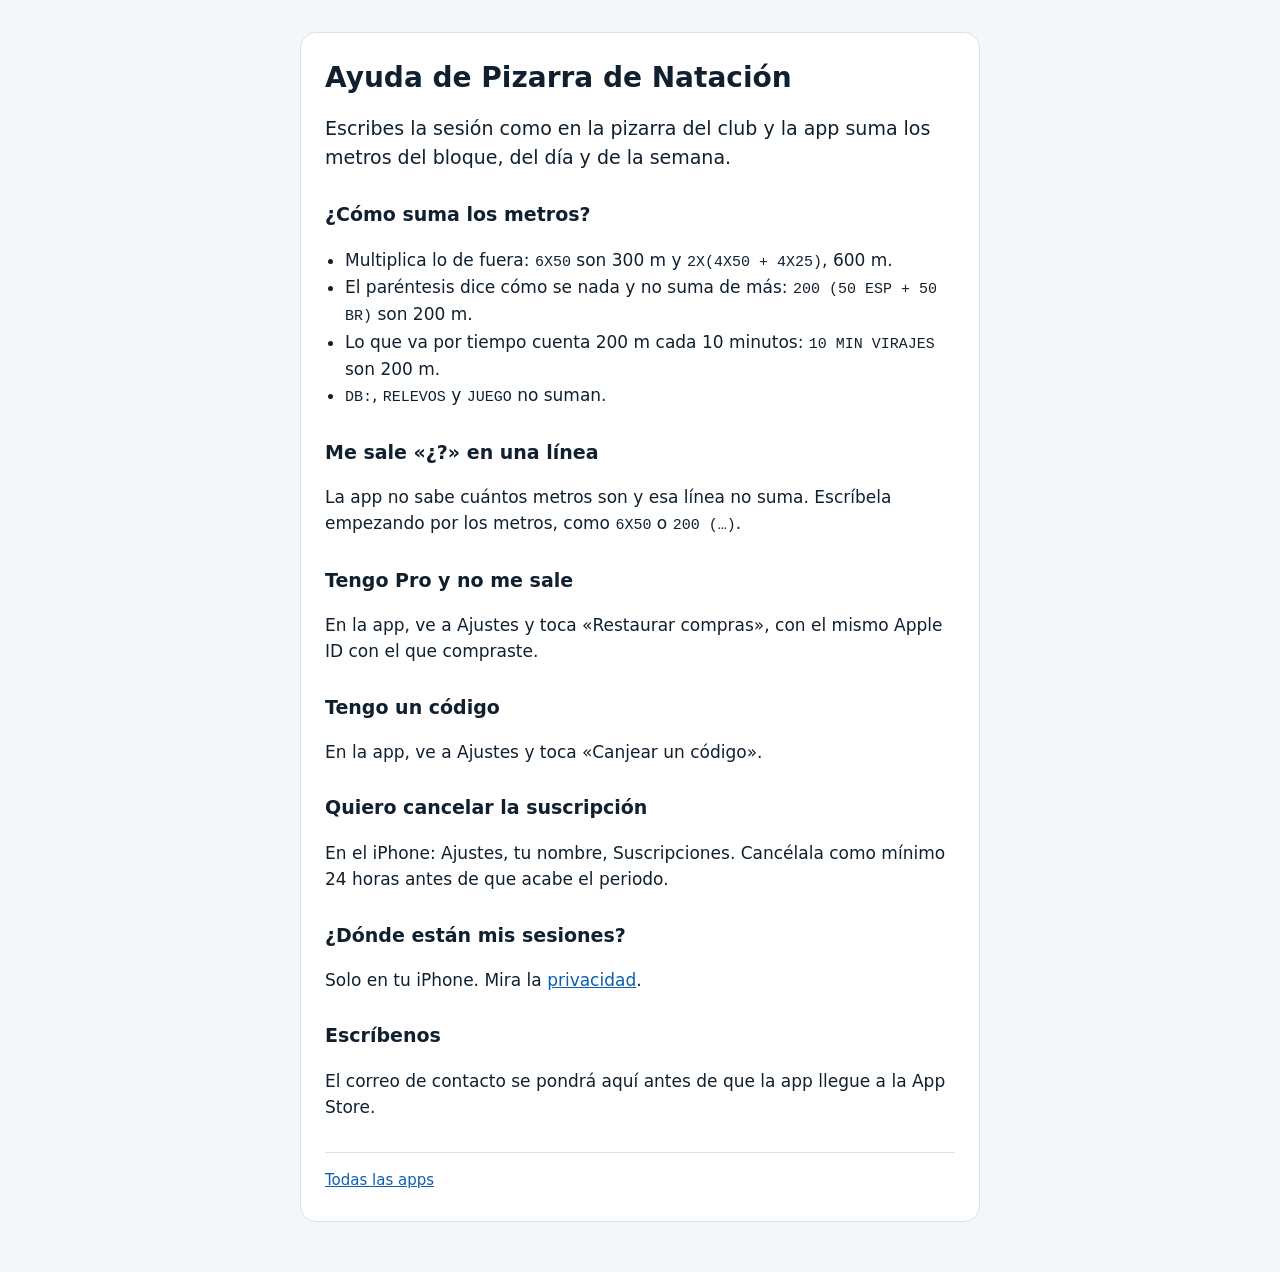
==== pizarra/soporte/index.html @ 0c7d39c7 "feat: privacidad y soporte de Pizarra de Natación - Las dos páginas que Apple exige a cada app, sin " ====
<!doctype html>
<html lang="es">
<head>
<meta charset="utf-8">
<meta name="viewport" content="width=device-width, initial-scale=1, viewport-fit=cover">
<title>Soporte · Pizarra de Natación</title>
<link rel="stylesheet" href="/estilo.css">
</head>
<body>
<main>
  <h1>Ayuda de Pizarra de Natación</h1>
  <p class="entrada">Escribes la sesión como en la pizarra del club y la app suma los metros del bloque, del día y de la semana.</p>

  <h2>¿Cómo suma los metros?</h2>
  <ul>
    <li>Multiplica lo de fuera: <code>6X50</code> son 300 m y <code>2X(4X50 + 4X25)</code>, 600 m.</li>
    <li>El paréntesis dice cómo se nada y no suma de más: <code>200 (50 ESP + 50 BR)</code> son 200 m.</li>
    <li>Lo que va por tiempo cuenta 200 m cada 10 minutos: <code>10 MIN VIRAJES</code> son 200 m.</li>
    <li><code>DB:</code>, <code>RELEVOS</code> y <code>JUEGO</code> no suman.</li>
  </ul>

  <h2>Me sale «¿?» en una línea</h2>
  <p>La app no sabe cuántos metros son y esa línea no suma. Escríbela empezando por los metros, como <code>6X50</code> o <code>200 (…)</code>.</p>

  <h2>Tengo Pro y no me sale</h2>
  <p>En la app, ve a Ajustes y toca «Restaurar compras», con el mismo Apple ID con el que compraste.</p>

  <h2>Tengo un código</h2>
  <p>En la app, ve a Ajustes y toca «Canjear un código».</p>

  <h2>Quiero cancelar la suscripción</h2>
  <p>En el iPhone: Ajustes, tu nombre, Suscripciones. Cancélala como mínimo 24 horas antes de que acabe el periodo.</p>

  <h2>¿Dónde están mis sesiones?</h2>
  <p>Solo en tu iPhone. Mira la <a href="/pizarra/privacidad/">privacidad</a>.</p>

  <h2>Escríbenos</h2>
  <p>El correo de contacto se pondrá aquí antes de que la app llegue a la App Store.</p>

  <nav><a href="/">Todas las apps</a></nav>
</main>
</body>
</html>
---- estilo.css ----
/* Páginas de privacidad y soporte de las apps: solo texto, sin nada que se
   descargue de fuera, en claro y en oscuro. */
:root {
  --fondo: #F4F7FA;
  --hoja: #FFFFFF;
  --texto: #10202F;
  --suave: #4A5D6E;
  --acento: #0A5FB4;
  --linea: #D8E2EB;
  color-scheme: light;
}
@media (prefers-color-scheme: dark) {
  :root {
    --fondo: #0B1825;
    --hoja: #12263A;
    --texto: #E8F0F7;
    --suave: #A9BBCB;
    --acento: #6BB6FF;
    --linea: #24405A;
    color-scheme: dark;
  }
}
* { box-sizing: border-box; }
body {
  margin: 0;
  background: var(--fondo);
  color: var(--texto);
  font: 17px/1.55 -apple-system, BlinkMacSystemFont, "SF Pro Text", system-ui, "Helvetica Neue", Arial, sans-serif;
  padding: 32px max(16px, env(safe-area-inset-left)) 56px max(16px, env(safe-area-inset-right));
}
main { max-width: 680px; margin: 0 auto; background: var(--hoja); border: 1px solid var(--linea); border-radius: 16px; padding: 28px 24px; }
h1 { font-size: 28px; line-height: 1.2; margin: 0 0 6px; }
h2 { font-size: 19px; margin: 28px 0 6px; }
p, li { max-width: 62ch; }
.fecha, nav { color: var(--suave); font-size: 15px; }
.entrada { font-size: 19px; }
a { color: var(--acento); }
a:focus-visible { outline: 2px solid var(--acento); outline-offset: 2px; }
ul { padding-left: 20px; }
nav { margin-top: 32px; padding-top: 16px; border-top: 1px solid var(--linea); }
code { font-family: ui-monospace, "SF Mono", Menlo, monospace; font-size: 15px; }
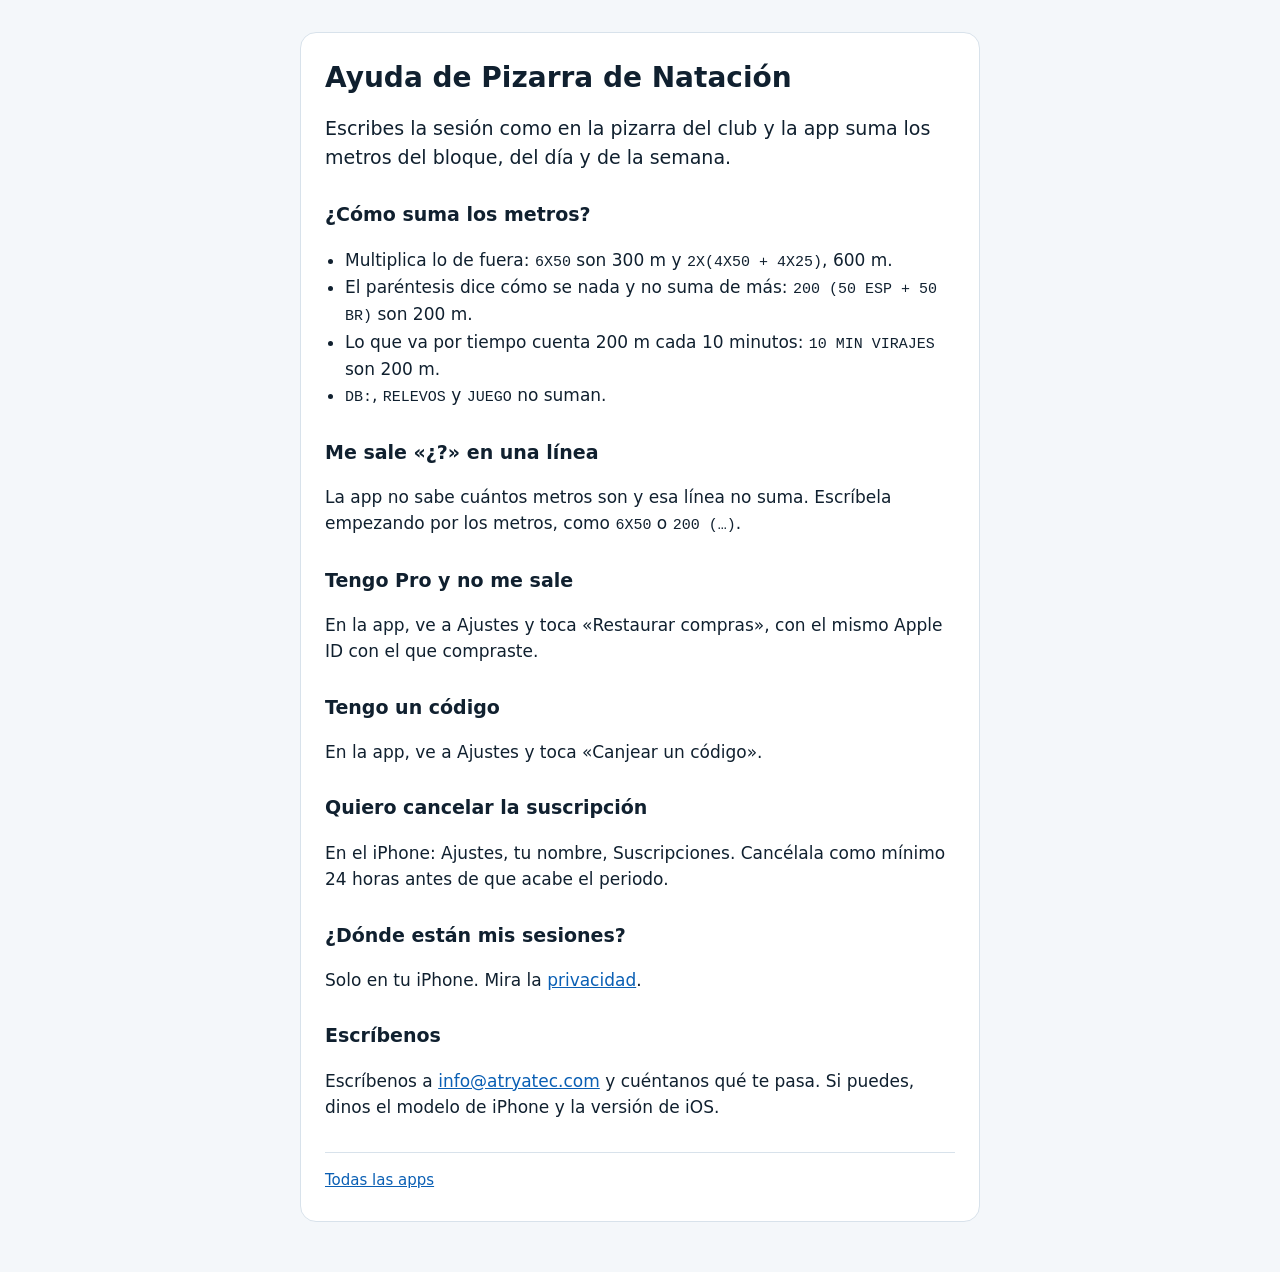
==== commit baea04f6: "feat: el correo de soporte, info@atryatec.com - En la ayuda y en la privacidad de Pizarra de Natació" ====
--- a/pizarra/soporte/index.html
+++ b/pizarra/soporte/index.html
@@ -35,7 +35,7 @@
   <p>Solo en tu iPhone. Mira la <a href="/pizarra/privacidad/">privacidad</a>.</p>
 
   <h2>Escríbenos</h2>
-  <p>El correo de contacto se pondrá aquí antes de que la app llegue a la App Store.</p>
+  <p>Escríbenos a <a href="mailto:info@atryatec.com">info@atryatec.com</a> y cuéntanos qué te pasa. Si puedes, dinos el modelo de iPhone y la versión de iOS.</p>
 
   <nav><a href="/">Todas las apps</a></nav>
 </main>
